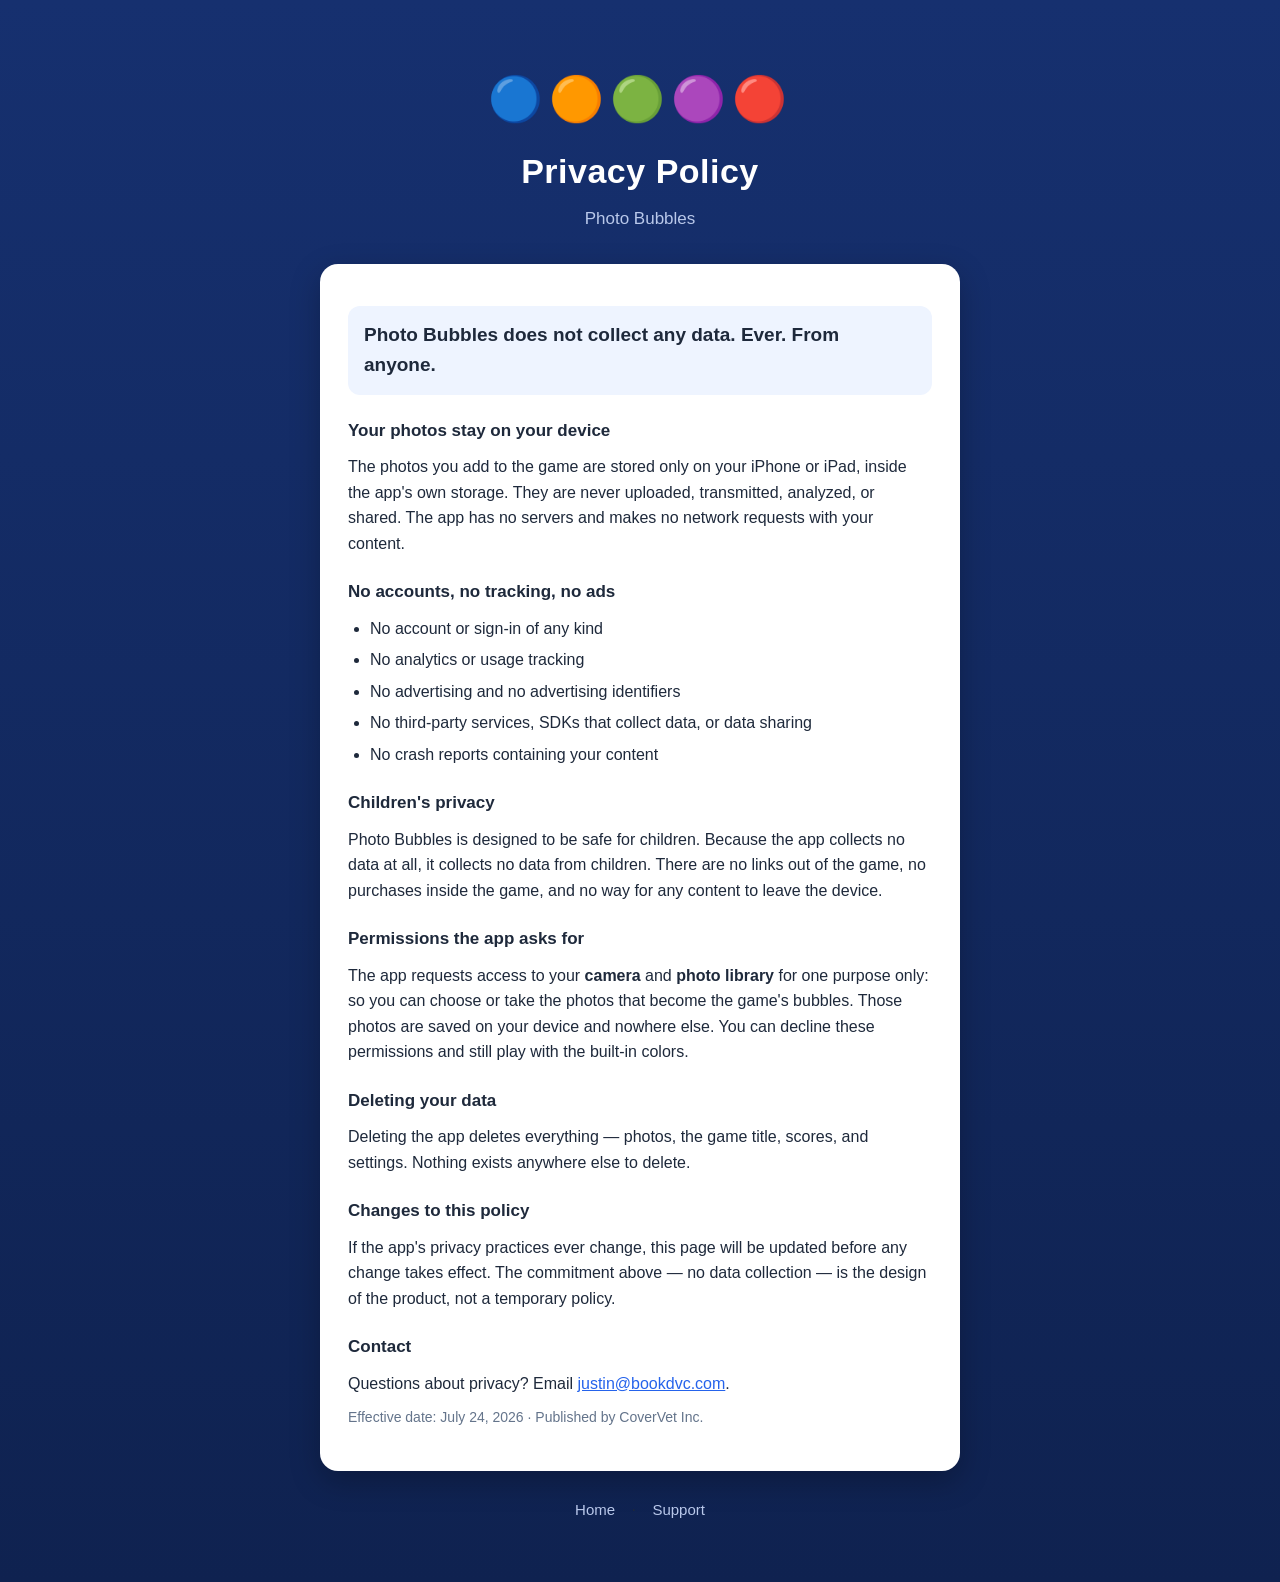
==== privacy/index.html @ 683b1e49 "Photo Bubbles site: landing, privacy policy, support" ====
<!doctype html>
<html lang="en">
<head>
<meta charset="utf-8">
<meta name="viewport" content="width=device-width, initial-scale=1">
<title>Privacy Policy — Photo Bubbles</title>
<link rel="stylesheet" href="../style.css">
</head>
<body>
<div class="wrap">
  <header>
    <div class="bubbles">🔵🟠🟢🟣🔴</div>
    <h1>Privacy Policy</h1>
    <p class="tag">Photo Bubbles</p>
  </header>
  <div class="card">
    <p class="big">Photo Bubbles does not collect any data. Ever. From anyone.</p>

    <h3>Your photos stay on your device</h3>
    <p>The photos you add to the game are stored only on your iPhone or iPad,
    inside the app's own storage. They are never uploaded, transmitted,
    analyzed, or shared. The app has no servers and makes no network requests
    with your content.</p>

    <h3>No accounts, no tracking, no ads</h3>
    <ul>
      <li>No account or sign-in of any kind</li>
      <li>No analytics or usage tracking</li>
      <li>No advertising and no advertising identifiers</li>
      <li>No third-party services, SDKs that collect data, or data sharing</li>
      <li>No crash reports containing your content</li>
    </ul>

    <h3>Children's privacy</h3>
    <p>Photo Bubbles is designed to be safe for children. Because the app
    collects no data at all, it collects no data from children. There are no
    links out of the game, no purchases inside the game, and no way for any
    content to leave the device.</p>

    <h3>Permissions the app asks for</h3>
    <p>The app requests access to your <strong>camera</strong> and
    <strong>photo library</strong> for one purpose only: so you can choose or
    take the photos that become the game's bubbles. Those photos are saved on
    your device and nowhere else. You can decline these permissions and still
    play with the built-in colors.</p>

    <h3>Deleting your data</h3>
    <p>Deleting the app deletes everything — photos, the game title, scores,
    and settings. Nothing exists anywhere else to delete.</p>

    <h3>Changes to this policy</h3>
    <p>If the app's privacy practices ever change, this page will be updated
    before any change takes effect. The commitment above — no data collection —
    is the design of the product, not a temporary policy.</p>

    <h3>Contact</h3>
    <p>Questions about privacy? Email
    <a href="mailto:justin@bookdvc.com">justin@bookdvc.com</a>.</p>

    <p class="muted">Effective date: July 24, 2026 · Published by CoverVet Inc.</p>
  </div>
  <nav>
    <a href="../">Home</a> ·
    <a href="../support/">Support</a>
  </nav>
</div>
</body>
</html>
---- style.css ----
:root {
  --navy: #16306f;
  --navy-deep: #0f2250;
  --text: #1e293b;
  --muted: #64748b;
  --card: #ffffff;
}
* { margin: 0; padding: 0; box-sizing: border-box; }
body {
  font-family: -apple-system, BlinkMacSystemFont, "Segoe UI", Roboto, Helvetica, Arial, sans-serif;
  background: linear-gradient(180deg, var(--navy) 0%, var(--navy-deep) 100%);
  min-height: 100vh;
  color: var(--text);
  line-height: 1.6;
}
.wrap { max-width: 680px; margin: 0 auto; padding: 40px 20px 60px; }
header { text-align: center; color: #fff; padding: 24px 0 32px; }
header .bubbles { font-size: 44px; letter-spacing: 6px; }
header h1 { font-size: 34px; font-weight: 900; margin-top: 10px; letter-spacing: 0.5px; }
header p.tag { color: #b9c8ea; margin-top: 6px; font-size: 17px; }
.card {
  background: var(--card);
  border-radius: 18px;
  padding: 32px 28px;
  box-shadow: 0 10px 30px rgba(0,0,0,0.25);
}
.card h2 { font-size: 22px; margin-bottom: 12px; }
.card h3 { font-size: 17px; margin: 22px 0 6px; }
.card p { margin: 10px 0; }
.card ul { margin: 10px 0 10px 22px; }
.card li { margin: 6px 0; }
.big {
  font-size: 19px;
  font-weight: 700;
  background: #eef4ff;
  border-radius: 12px;
  padding: 14px 16px;
  margin: 16px 0;
}
.muted { color: var(--muted); font-size: 14px; margin-top: 18px; }
a { color: #2563eb; }
nav { text-align: center; margin-top: 26px; }
nav a { color: #b9c8ea; margin: 0 12px; font-size: 15px; text-decoration: none; }
nav a:hover { color: #fff; text-decoration: underline; }
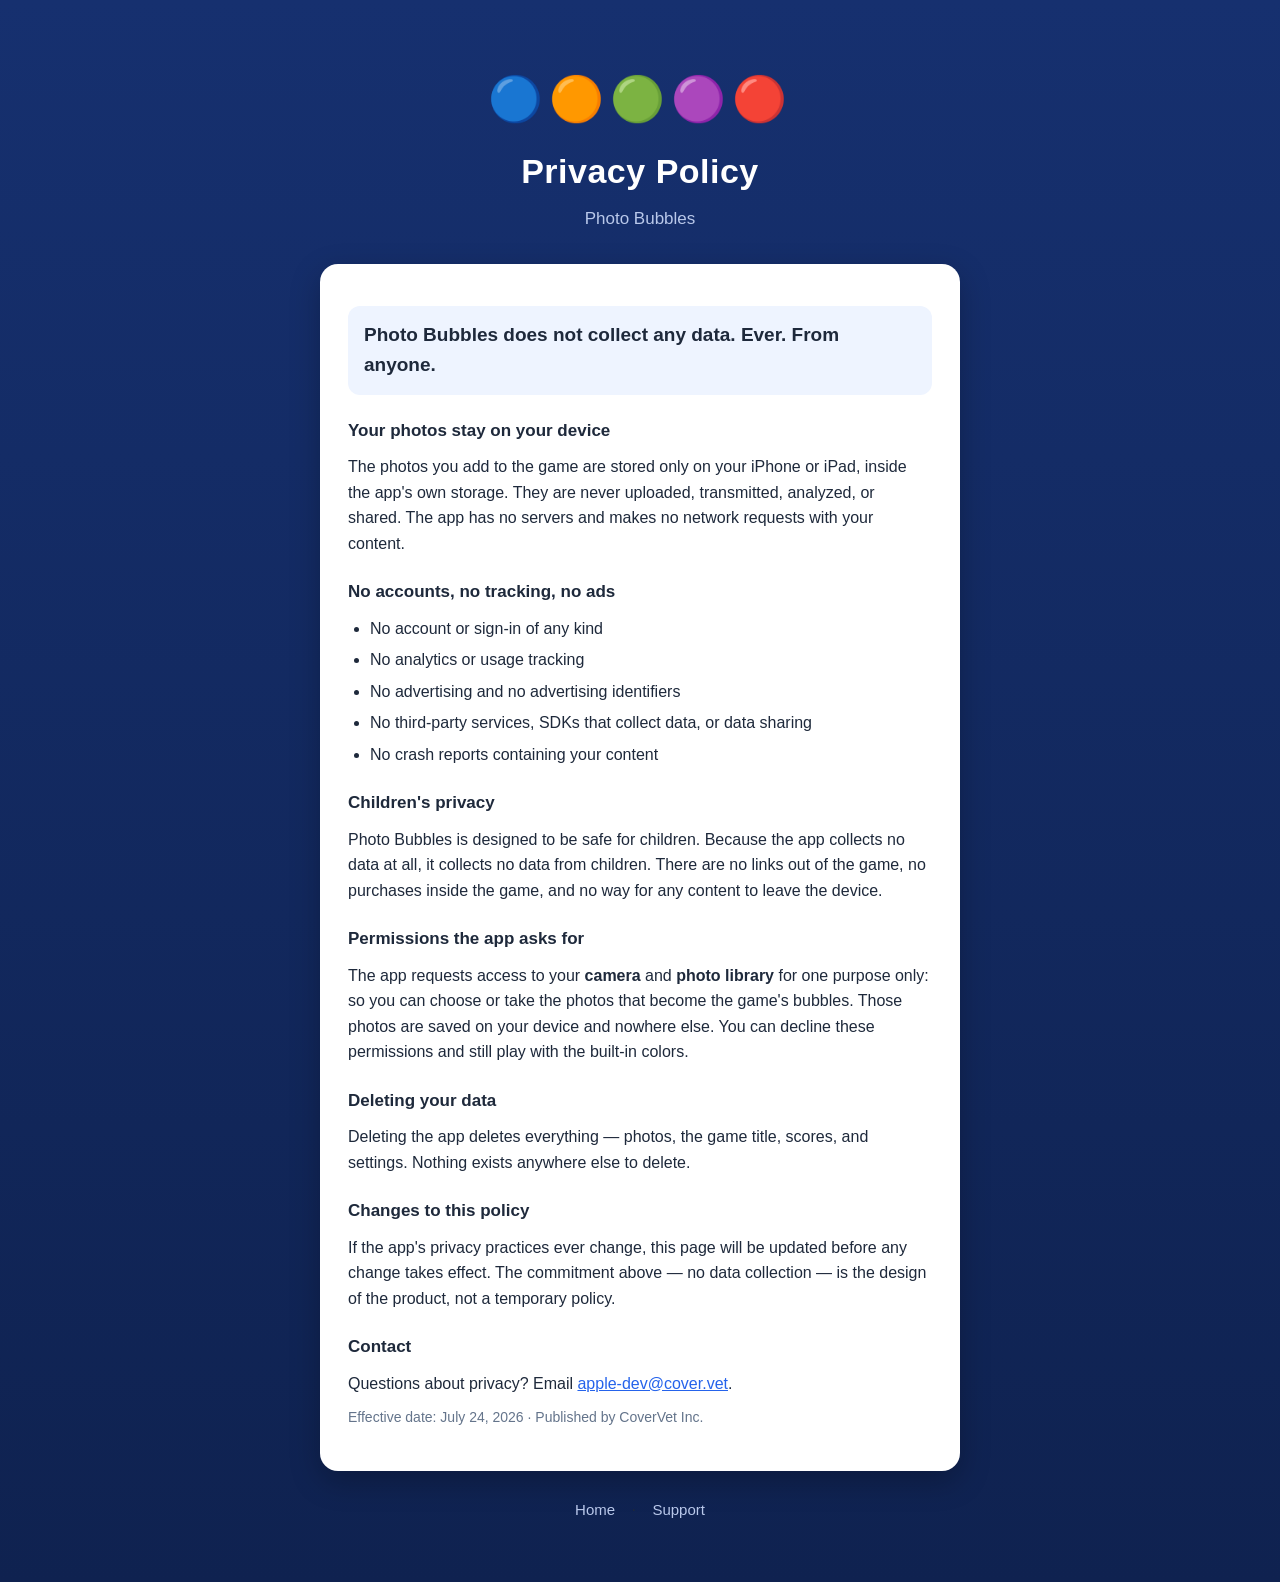
==== commit 8c9050b2: "Contact email -> apple-dev@cover.vet" ====
--- a/privacy/index.html
+++ b/privacy/index.html
@@ -55,7 +55,7 @@
 
     <h3>Contact</h3>
     <p>Questions about privacy? Email
-    <a href="mailto:justin@bookdvc.com">justin@bookdvc.com</a>.</p>
+    <a href="mailto:apple-dev@cover.vet">apple-dev@cover.vet</a>.</p>
 
     <p class="muted">Effective date: July 24, 2026 · Published by CoverVet Inc.</p>
   </div>
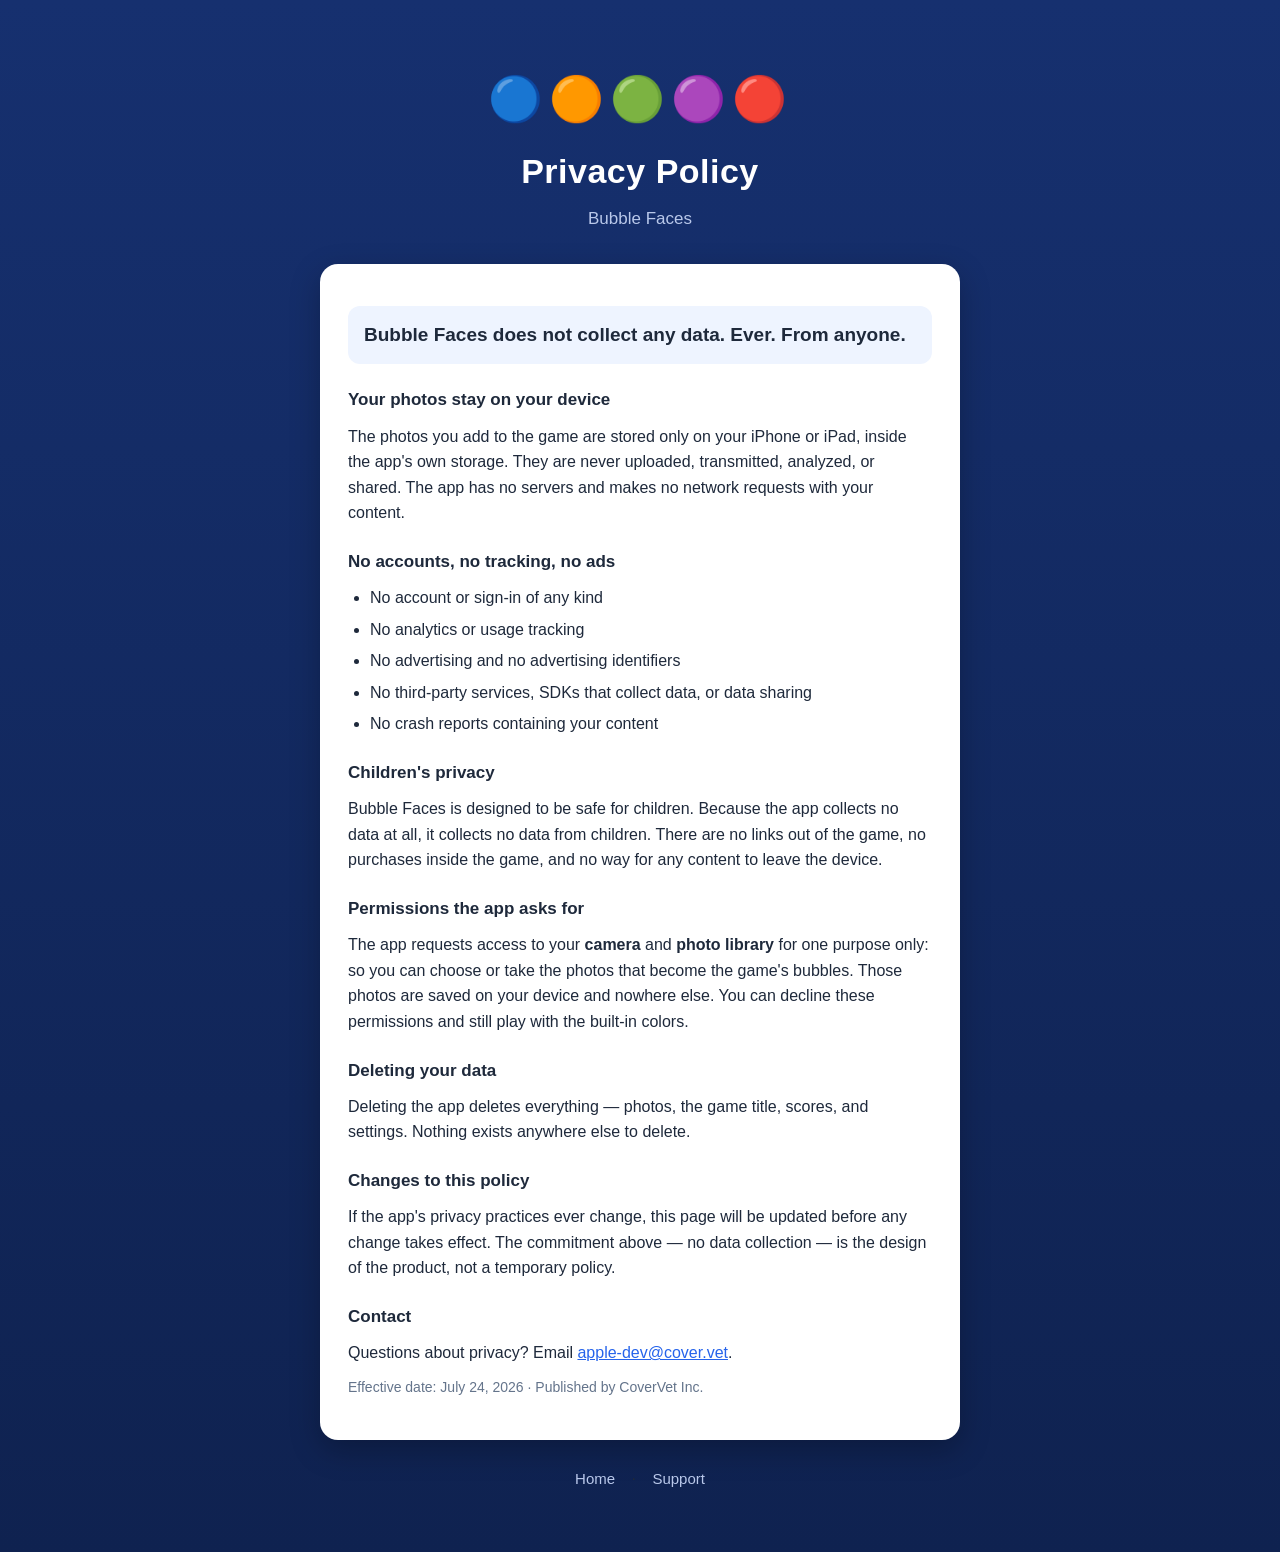
==== commit 08d62953: "Rename to Bubble Faces (App Store name decided)" ====
--- a/privacy/index.html
+++ b/privacy/index.html
@@ -3,7 +3,7 @@
 <head>
 <meta charset="utf-8">
 <meta name="viewport" content="width=device-width, initial-scale=1">
-<title>Privacy Policy — Photo Bubbles</title>
+<title>Privacy Policy — Bubble Faces</title>
 <link rel="stylesheet" href="../style.css">
 </head>
 <body>
@@ -11,10 +11,10 @@
   <header>
     <div class="bubbles">🔵🟠🟢🟣🔴</div>
     <h1>Privacy Policy</h1>
-    <p class="tag">Photo Bubbles</p>
+    <p class="tag">Bubble Faces</p>
   </header>
   <div class="card">
-    <p class="big">Photo Bubbles does not collect any data. Ever. From anyone.</p>
+    <p class="big">Bubble Faces does not collect any data. Ever. From anyone.</p>
 
     <h3>Your photos stay on your device</h3>
     <p>The photos you add to the game are stored only on your iPhone or iPad,
@@ -32,7 +32,7 @@
     </ul>
 
     <h3>Children's privacy</h3>
-    <p>Photo Bubbles is designed to be safe for children. Because the app
+    <p>Bubble Faces is designed to be safe for children. Because the app
     collects no data at all, it collects no data from children. There are no
     links out of the game, no purchases inside the game, and no way for any
     content to leave the device.</p>
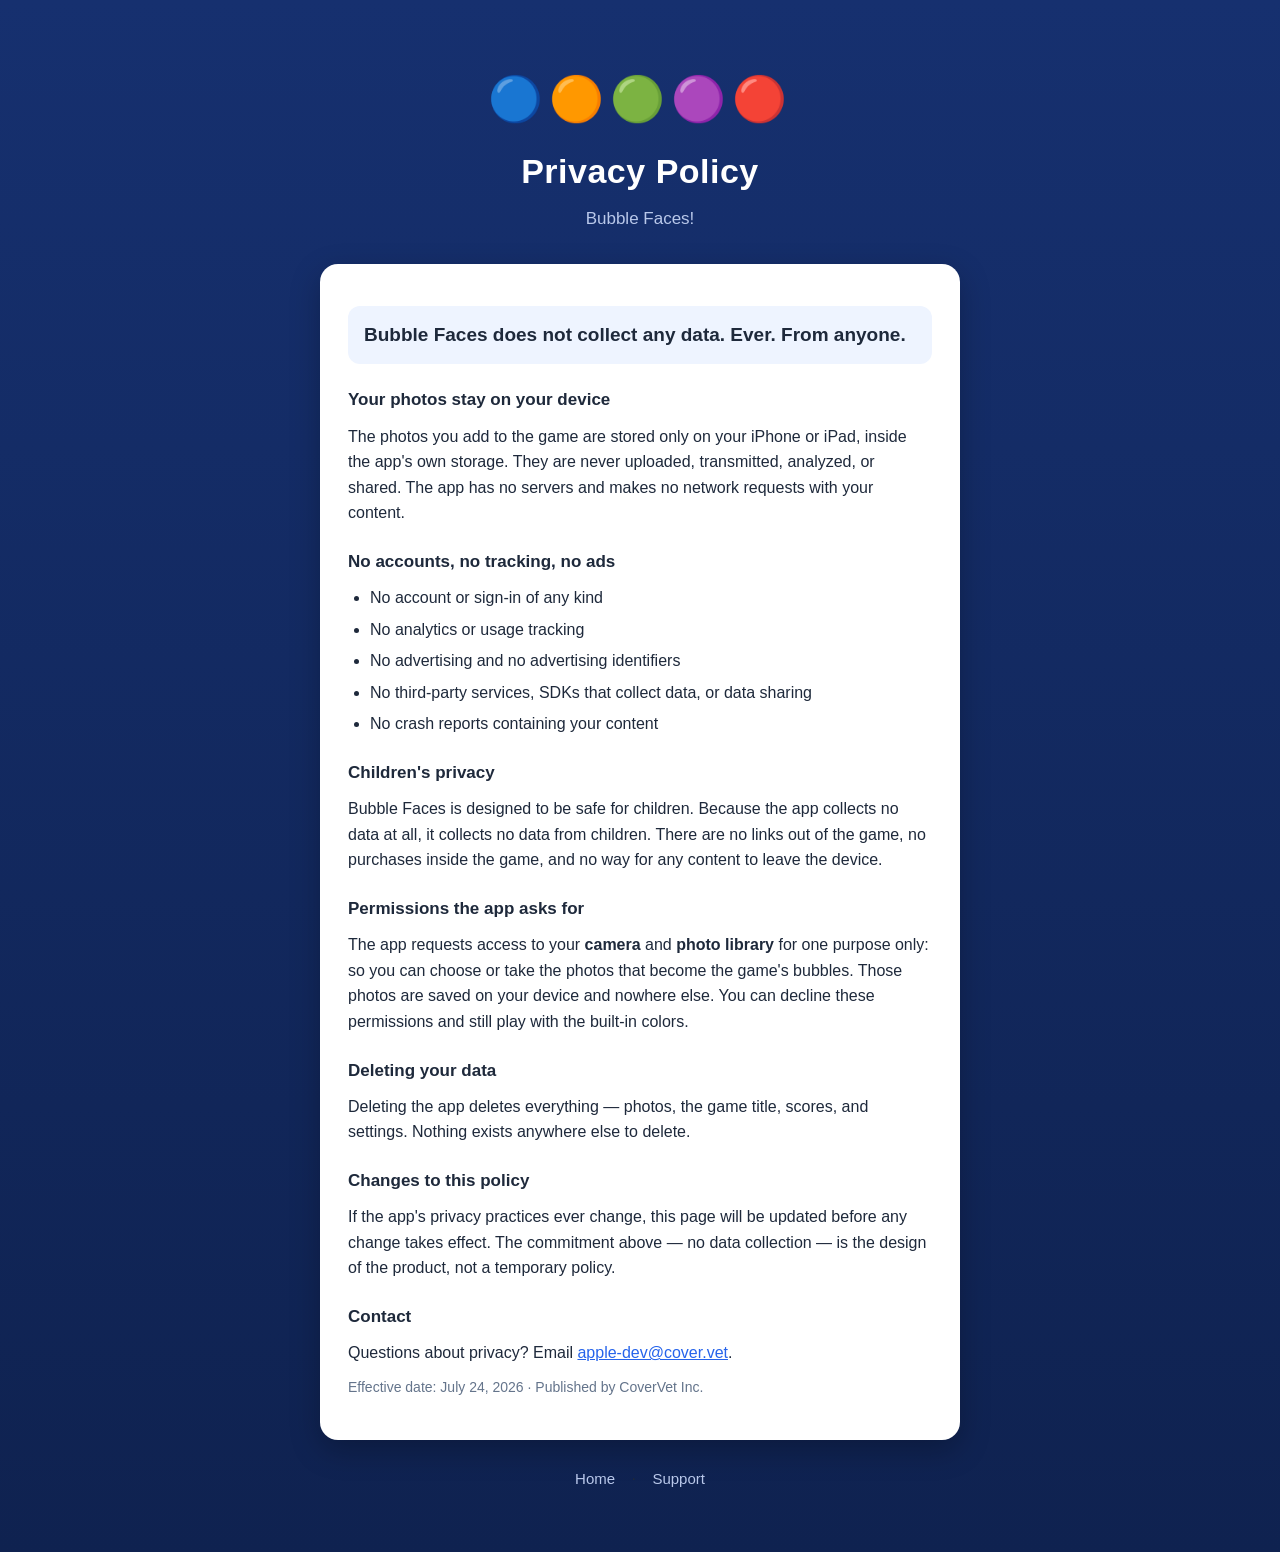
==== commit 178274d1: "Store name landed: Bubble Faces!" ====
--- a/privacy/index.html
+++ b/privacy/index.html
@@ -3,7 +3,7 @@
 <head>
 <meta charset="utf-8">
 <meta name="viewport" content="width=device-width, initial-scale=1">
-<title>Privacy Policy — Bubble Faces</title>
+<title>Privacy Policy — Bubble Faces!</title>
 <link rel="stylesheet" href="../style.css">
 </head>
 <body>
@@ -11,7 +11,7 @@
   <header>
     <div class="bubbles">🔵🟠🟢🟣🔴</div>
     <h1>Privacy Policy</h1>
-    <p class="tag">Bubble Faces</p>
+    <p class="tag">Bubble Faces!</p>
   </header>
   <div class="card">
     <p class="big">Bubble Faces does not collect any data. Ever. From anyone.</p>
